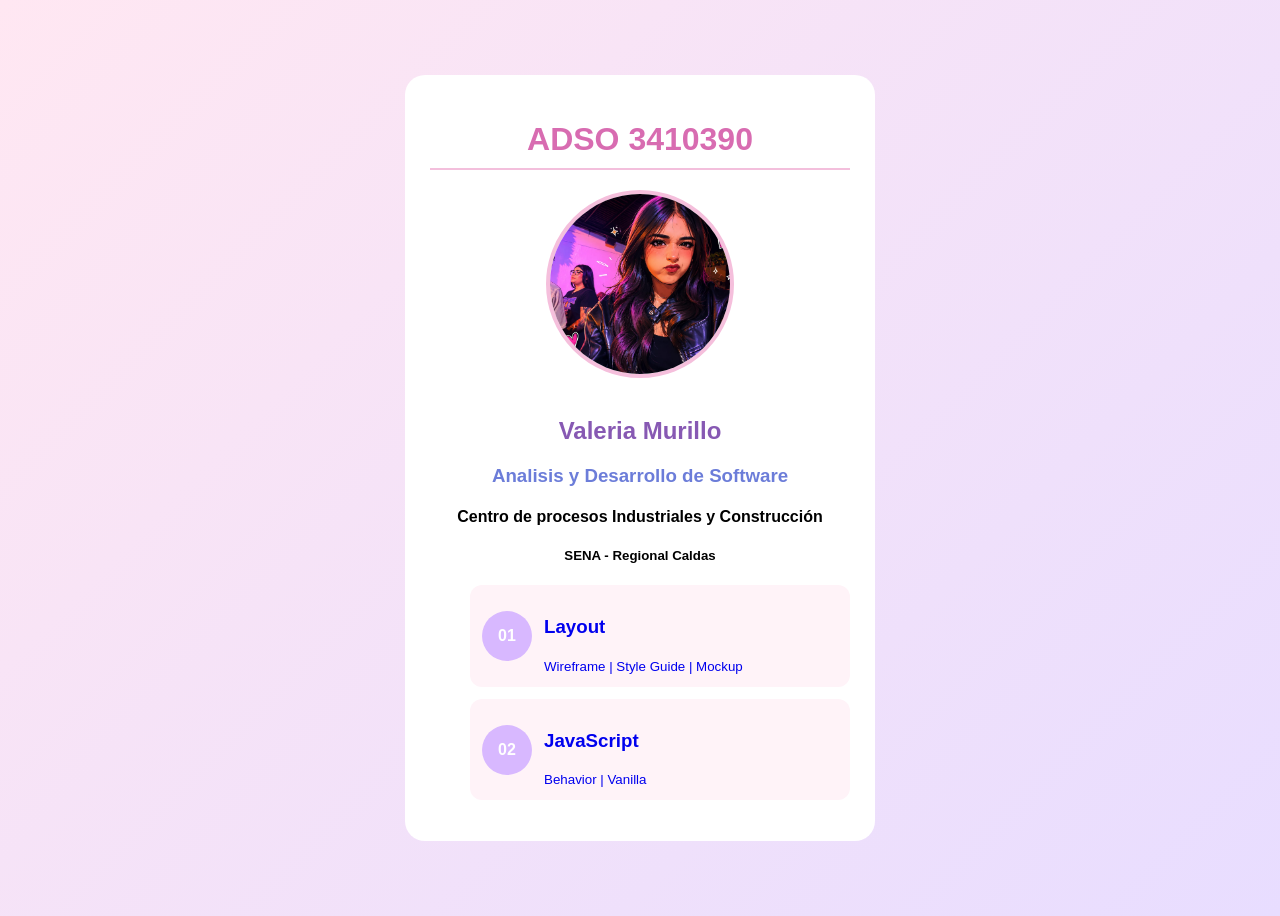
==== index.html @ c80b384c "Subo ejercicio 1 del nuevo repositorio de GitHub, que contiene un archivo README.md, un archivo inde" ====
<!DOCTYPE html>
<html lang="en">
<head>
    <meta charset="UTF-8">
    <meta name="viewport" content="width=device-width, initial-scale=1.0">
    <title>ADSO 3410390</title>
    <link rel="stylesheet" href="src/css/master.css">
</head>
<body class="main-menu">
    <main>
        <header>
            <h1>ADSO 3410390</h1>
            <img src="src/imgs/profile.jpeg" alt="My profile">
            <h2>Valeria Murillo</h2>
            <h3>Analisis y Desarrollo de Software</h3>
            <h4>Centro de procesos Industriales y Construcción</h4>
            <h5>SENA - Regional Caldas</h5>
        </header>
        <menu><a href="01-layout/index.html">
            <span>01</span>
            <aside>
                <h3>Layout</h3>
                <small>Wireframe | Style Guide | Mockup</small>
            </aside>
        </a>
        <a href="02-javascript/index.html">
            <span>02</span>
            <aside>
                <h3>JavaScript</h3>
                <small>Behavior | Vanilla</small>
            </aside>
        </a>
        </menu>
    </main>
</body>
</html>
---- src/css/master.css ----
body{
    font-family:'Poppins',sans-serif;
    background:linear-gradient(135deg,#ffe7f2,#e8ddff);
    display:flex;
    justify-content:center;
    align-items:center;
    min-height:100vh;
}

main{
    width:420px;
    background:white;
    border-radius:20px;
    padding:25px;
}

header{
    text-align:center;
}

header h1{
    color:#d86cb1;
    border-bottom:2px solid #f3bfdc;
    padding-bottom:10px;
    margin-bottom:20px;
}

header img{
    width:180px;
    height:180px;
    border-radius:50%;
    border:4px solid #f5bfdc;
    object-fit:cover;
    margin-bottom:15px;
}

header h2{
    color:#8759b3;
}

header h3{
    color:#6c7dd9;
}

menu a{
    display:flex;
    align-items:center;
    text-decoration:none;
    background:#fff3f8;
    border-radius:12px;
    padding:12px;
    margin-top:12px;
}

menu span{
    width:50px;
    height:50px;
    border-radius:50%;
    background:#d8b8ff;
    color:white;
    display:flex;
    justify-content:center;
    align-items:center;
    font-weight:bold;
}

menu aside{
    margin-left:12px;
}
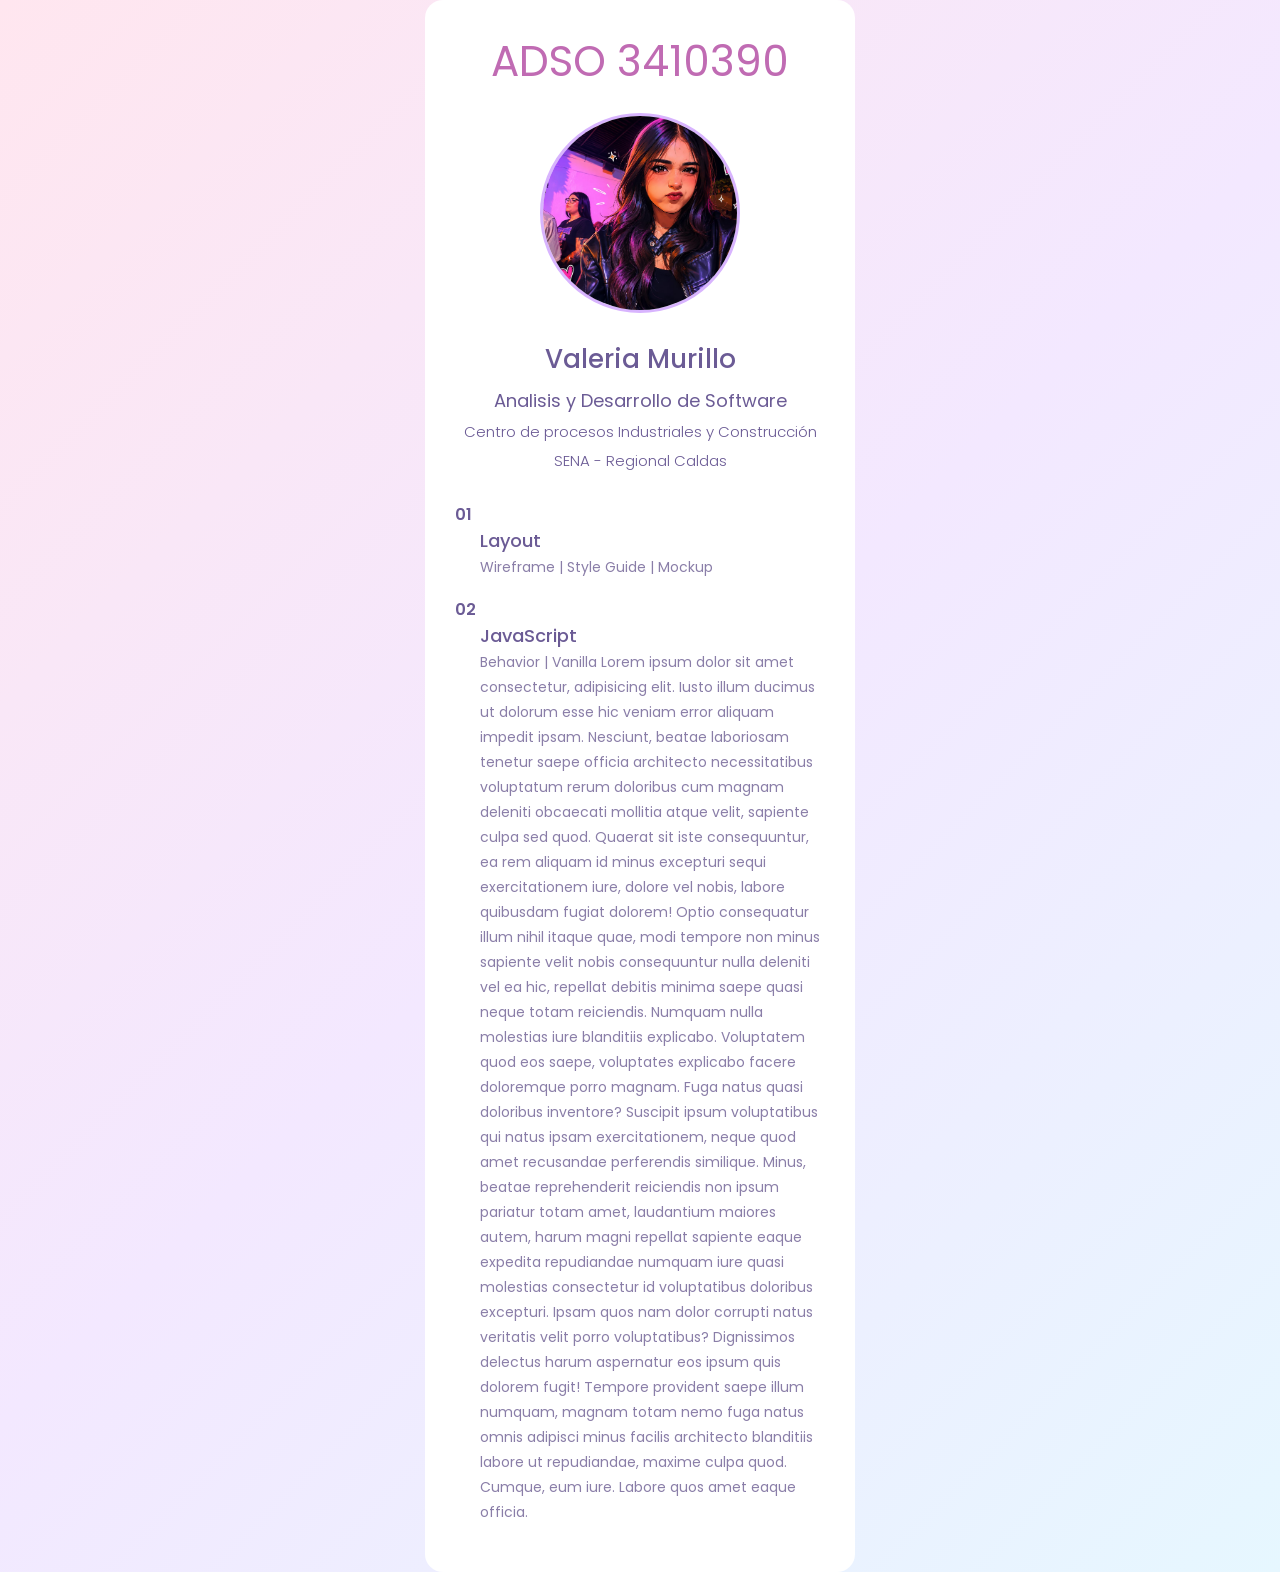
==== commit e386dfe5: "Informacion adicional al archivo" ====
--- a/index.html
+++ b/index.html
@@ -27,7 +27,7 @@
             <span>02</span>
             <aside>
                 <h3>JavaScript</h3>
-                <small>Behavior | Vanilla</small>
+                <small>Behavior | Vanilla Lorem ipsum dolor sit amet consectetur, adipisicing elit. Iusto illum ducimus ut dolorum esse hic veniam error aliquam impedit ipsam. Nesciunt, beatae laboriosam tenetur saepe officia architecto necessitatibus voluptatum rerum doloribus cum magnam deleniti obcaecati mollitia atque velit, sapiente culpa sed quod. Quaerat sit iste consequuntur, ea rem aliquam id minus excepturi sequi exercitationem iure, dolore vel nobis, labore quibusdam fugiat dolorem! Optio consequatur illum nihil itaque quae, modi tempore non minus sapiente velit nobis consequuntur nulla deleniti vel ea hic, repellat debitis minima saepe quasi neque totam reiciendis. Numquam nulla molestias iure blanditiis explicabo. Voluptatem quod eos saepe, voluptates explicabo facere doloremque porro magnam. Fuga natus quasi doloribus inventore? Suscipit ipsum voluptatibus qui natus ipsam exercitationem, neque quod amet recusandae perferendis similique. Minus, beatae reprehenderit reiciendis non ipsum pariatur totam amet, laudantium maiores autem, harum magni repellat sapiente eaque expedita repudiandae numquam iure quasi molestias consectetur id voluptatibus doloribus excepturi. Ipsam quos nam dolor corrupti natus veritatis velit porro voluptatibus? Dignissimos delectus harum aspernatur eos ipsum quis dolorem fugit! Tempore provident saepe illum numquam, magnam totam nemo fuga natus omnis adipisci minus facilis architecto blanditiis labore ut repudiandae, maxime culpa quod. Cumque, eum iure. Labore quos amet eaque officia.</small>
             </aside>
         </a>
         </menu>
--- a/src/css/master.css
+++ b/src/css/master.css
@@ -1,69 +1,91 @@
+/* Google Fonts */
+@import url('https://fonts.googleapis.com/css2?family=Poppins:wght@300;400;500;600&display=swap');
+
+*{
+    margin:0;
+    padding:0;
+    box-sizing:border-box;
+    font-family:'Poppins',sans-serif;
+}
+
 body{
-    font-family:'Poppins',sans-serif;
-    background:linear-gradient(135deg,#ffe7f2,#e8ddff);
+    background:linear-gradient(135deg,#ffe6ef,#f3e8ff,#e6f7ff);
     display:flex;
     justify-content:center;
     align-items:center;
     min-height:100vh;
+    color:#6b5b95;
 }
 
 main{
-    width:420px;
-    background:white;
-    border-radius:20px;
-    padding:25px;
-}
-
-header{
+    width:430px;
+    background:#ffffff;
+    border-radius:18px;
+    padding:30px;
     text-align:center;
 }
 
 header h1{
-    color:#d86cb1;
-    border-bottom:2px solid #f3bfdc;
-    padding-bottom:10px;
+    font-size:42px;
+    font-weight:400;
+    margin-bottom:20px;
+    color:#c06bb3;
+}
+
+header img{
+    width:200px;
+    height:200px;
+    border-radius:50%;
+    object-fit:cover;
+    border:3px solid #d8b4fe;
     margin-bottom:20px;
 }
 
-header img{
-    width:180px;
-    height:180px;
-    border-radius:50%;
-    border:4px solid #f5bfdc;
-    object-fit:cover;
-    margin-bottom:15px;
-}
-
 header h2{
-    color:#8759b3;
+    font-size:26px;
+    font-weight:500;
+    margin-bottom:8px;
 }
 
 header h3{
-    color:#6c7dd9;
+    font-size:18px;
+    font-weight:400;
+    margin-bottom:6px;
+}
+
+header h4,
+header h5{
+    font-size:15px;
+    font-weight:300;
+    margin-bottom:6px;
+}
+
+menu{
+    margin-top:30px;
+    text-align:left;
 }
 
 menu a{
-    display:flex;
-    align-items:center;
+    display:block;
     text-decoration:none;
-    background:#fff3f8;
-    border-radius:12px;
-    padding:12px;
-    margin-top:12px;
+    color:#6b5b95;
+    margin:18px 0;
 }
 
 menu span{
-    width:50px;
-    height:50px;
-    border-radius:50%;
-    background:#d8b8ff;
-    color:white;
-    display:flex;
-    justify-content:center;
-    align-items:center;
-    font-weight:bold;
+    font-weight:600;
 }
 
 menu aside{
-    margin-left:12px;
+    margin-left:25px;
+}
+
+menu aside h3{
+    font-size:18px;
+    font-weight:500;
+}
+
+menu aside small{
+    color:#8a7ea8;
+    font-size:14px;
 }
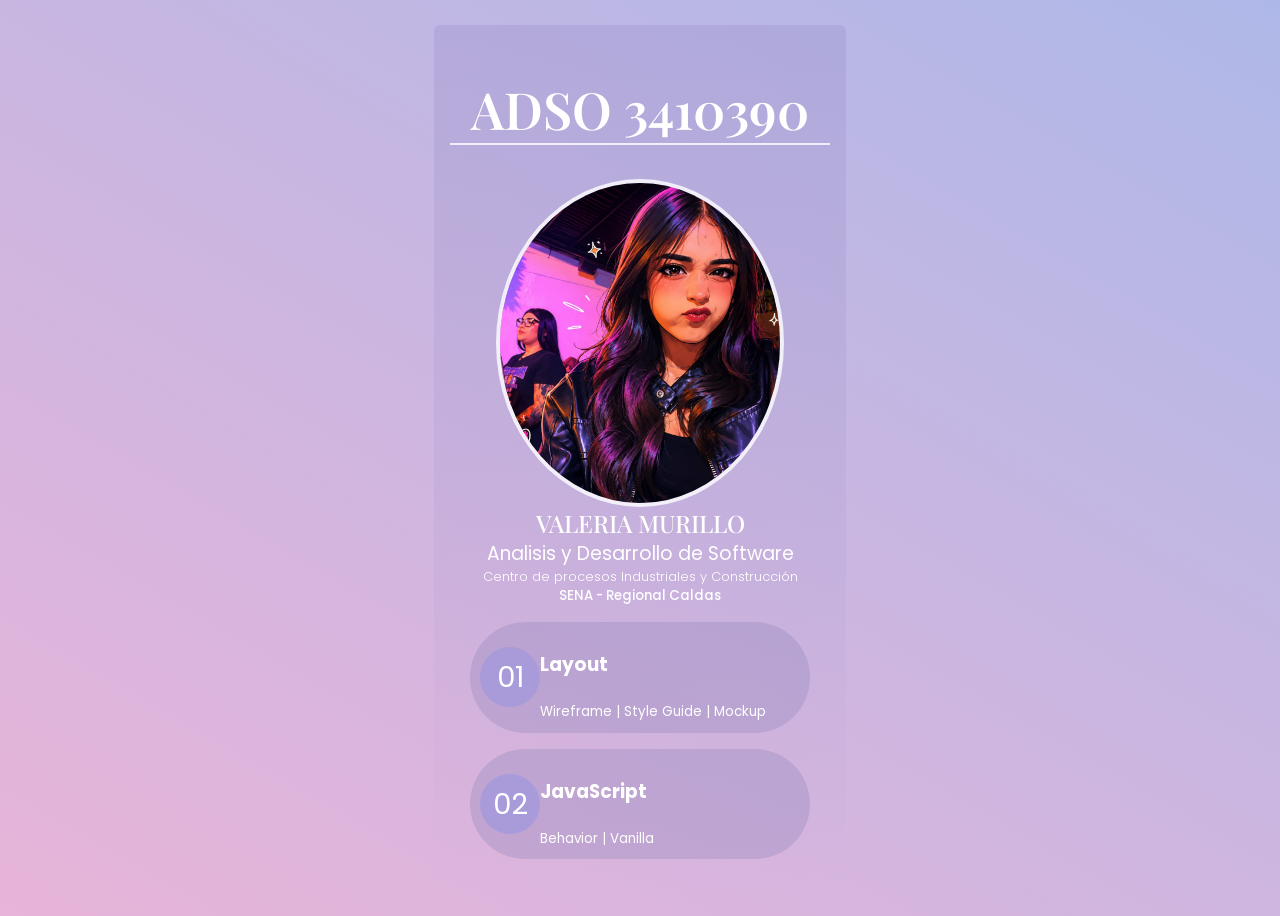
==== commit ed624dbd: "Subo ejercicio 01 de layout, con la imagen de perfil y el css master." ====
--- a/index.html
+++ b/index.html
@@ -6,7 +6,7 @@
     <title>ADSO 3410390</title>
     <link rel="stylesheet" href="src/css/master.css">
 </head>
-<body class="main-menu">
+<body class="mainmenu">
     <main>
         <header>
             <h1>ADSO 3410390</h1>
@@ -27,7 +27,7 @@
             <span>02</span>
             <aside>
                 <h3>JavaScript</h3>
-                <small>Behavior | Vanilla Lorem ipsum dolor sit amet consectetur, adipisicing elit. Iusto illum ducimus ut dolorum esse hic veniam error aliquam impedit ipsam. Nesciunt, beatae laboriosam tenetur saepe officia architecto necessitatibus voluptatum rerum doloribus cum magnam deleniti obcaecati mollitia atque velit, sapiente culpa sed quod. Quaerat sit iste consequuntur, ea rem aliquam id minus excepturi sequi exercitationem iure, dolore vel nobis, labore quibusdam fugiat dolorem! Optio consequatur illum nihil itaque quae, modi tempore non minus sapiente velit nobis consequuntur nulla deleniti vel ea hic, repellat debitis minima saepe quasi neque totam reiciendis. Numquam nulla molestias iure blanditiis explicabo. Voluptatem quod eos saepe, voluptates explicabo facere doloremque porro magnam. Fuga natus quasi doloribus inventore? Suscipit ipsum voluptatibus qui natus ipsam exercitationem, neque quod amet recusandae perferendis similique. Minus, beatae reprehenderit reiciendis non ipsum pariatur totam amet, laudantium maiores autem, harum magni repellat sapiente eaque expedita repudiandae numquam iure quasi molestias consectetur id voluptatibus doloribus excepturi. Ipsam quos nam dolor corrupti natus veritatis velit porro voluptatibus? Dignissimos delectus harum aspernatur eos ipsum quis dolorem fugit! Tempore provident saepe illum numquam, magnam totam nemo fuga natus omnis adipisci minus facilis architecto blanditiis labore ut repudiandae, maxime culpa quod. Cumque, eum iure. Labore quos amet eaque officia.</small>
+                <small>Behavior | Vanilla</small>
             </aside>
         </a>
         </menu>
--- a/src/css/master.css
+++ b/src/css/master.css
@@ -1,91 +1,135 @@
-/* Google Fonts */
-@import url('https://fonts.googleapis.com/css2?family=Poppins:wght@300;400;500;600&display=swap');
+/* Google Fonts: Playfair Display + Poppins */
+@import url('https://fonts.googleapis.com/css2?family=Playfair+Display:wght@400;500;600;700&family=Poppins:wght@300;400;500;600&display=swap');
 
-*{
-    margin:0;
-    padding:0;
-    box-sizing:border-box;
-    font-family:'Poppins',sans-serif;
+body {
+    background: linear-gradient(30deg, #e8b4d9, #aeb8e8);
+    color: #ffffff;
+    font-family: Poppins, sans-serif;
+    display: flex;
+    justify-content: center;
+    align-items: center;
+    min-height: 100dvh;
+
+    /*Dynamic: Tiene en cuenta las barras de navegación*/
+    main {
+        background: linear-gradient(to bottom, #9b8fc955, #ffffff00);
+        border-radius: 0.4rem;
+        padding: 1rem;
+        min-width: 380px;
+    }
 }
 
-body{
-    background:linear-gradient(135deg,#ffe6ef,#f3e8ff,#e6f7ff);
-    display:flex;
-    justify-content:center;
-    align-items:center;
-    min-height:100vh;
-    color:#6b5b95;
-}
+.mainmenu {
+    main {
+        header {
+            h1 {
+                border-bottom: 2px solid #ffffffcc;
+                font-family: 'Playfair Display', serif;
+                font-size: 3.2rem;
+                font-weight: 600;
+                text-align: center;
+            }
 
-main{
-    width:430px;
-    background:#ffffff;
-    border-radius:18px;
-    padding:30px;
-    text-align:center;
-}
+            img {
+                border: 4px solid #ffffffcc;
+                border-radius: 50%;
+                width: 280px;
+                height: 320px;
+                display: flex;
+                margin: 0 auto;
+                object-fit: cover;
+            }
 
-header h1{
-    font-size:42px;
-    font-weight:400;
-    margin-bottom:20px;
-    color:#c06bb3;
-}
+            h2 {
+                text-transform: uppercase;
+                /* Mayusculas */
+                text-align: center;
+                font-family: 'Playfair Display', serif;
+                font-weight: 500;
+                margin: 0;
+            }
 
-header img{
-    width:200px;
-    height:200px;
-    border-radius:50%;
-    object-fit:cover;
-    border:3px solid #d8b4fe;
-    margin-bottom:20px;
-}
+            h3 {
+                text-align: center;
+                margin: 0;
+                font-weight: 400;
+            }
 
-header h2{
-    font-size:26px;
-    font-weight:500;
-    margin-bottom:8px;
-}
+            h4 {
+                font-weight: 300;
+                font-size: 0.8rem;
+                text-align: center;
+                margin: 0;
+            }
 
-header h3{
-    font-size:18px;
-    font-weight:400;
-    margin-bottom:6px;
-}
+            h5 {
+                text-align: center;
+                font-style: 0.8rem;
+                font-weight: 500;
+                margin: 0;
+            }
+        }
 
-header h4,
-header h5{
-    font-size:15px;
-    font-weight:300;
-    margin-bottom:6px;
-}
+        menu {
+            align-items: center;
+            display: flex;
+            flex-direction: column;
+            gap: 1rem;
+            justify-content: center;
+            padding: 0;
 
-menu{
-    margin-top:30px;
-    text-align:left;
-}
+            a:is(:link, :visited) {
+                align-items: center;
+                background-color: #8f83b955;
+                border-radius: 5rem;
+                color: #ffffff;
+                display: flex;
+                padding: 0.6rem;
+                text-decoration: none;
+                transition: all 0.4s ease-in;
+                width: 320px;
 
-menu a{
-    display:block;
-    text-decoration:none;
-    color:#6b5b95;
-    margin:18px 0;
-}
+                &:is(:hover) {
+                    background-color: #d99ac9;
+                    transform: scale(1.04) translateX(18px);
+                }
 
-menu span{
-    font-weight:600;
-}
+                span {
+                    align-items: center;
+                    background-color: #a99bda;
+                    border-radius: 50%;
+                    display: flex;
+                    justify-content: center;
+                    font-size: 1.8rem;
+                    height: 60px;
+                    transition: all 0.4s ease-in;
+                    width: 60px;
+                }
 
-menu aside{
-    margin-left:25px;
-}
+                &:hoverspan {
+                    background-color: #8f83b955;
+                }
 
-menu aside h3{
-    font-size:18px;
-    font-weight:500;
-}
+                aside {
+                    margin-left: 0.6rem;
+                    display: flex;
+                    flex-direction: column;
+                    justify-content: center;
+                    align-items: start;
 
-menu aside small{
-    color:#8a7ea8;
-    font-size:14px;
+                    h3 {
+                        margin: 0;
+                        font-size: 1.6rem;
+                        font-weight: 400;
+                    }
+
+                    small {
+                        color: #ffffffaa;
+                        font-size: 0.8rem;
+                        font-weight: 300;
+                    }
+                }
+            }
+        }
+    }
 }
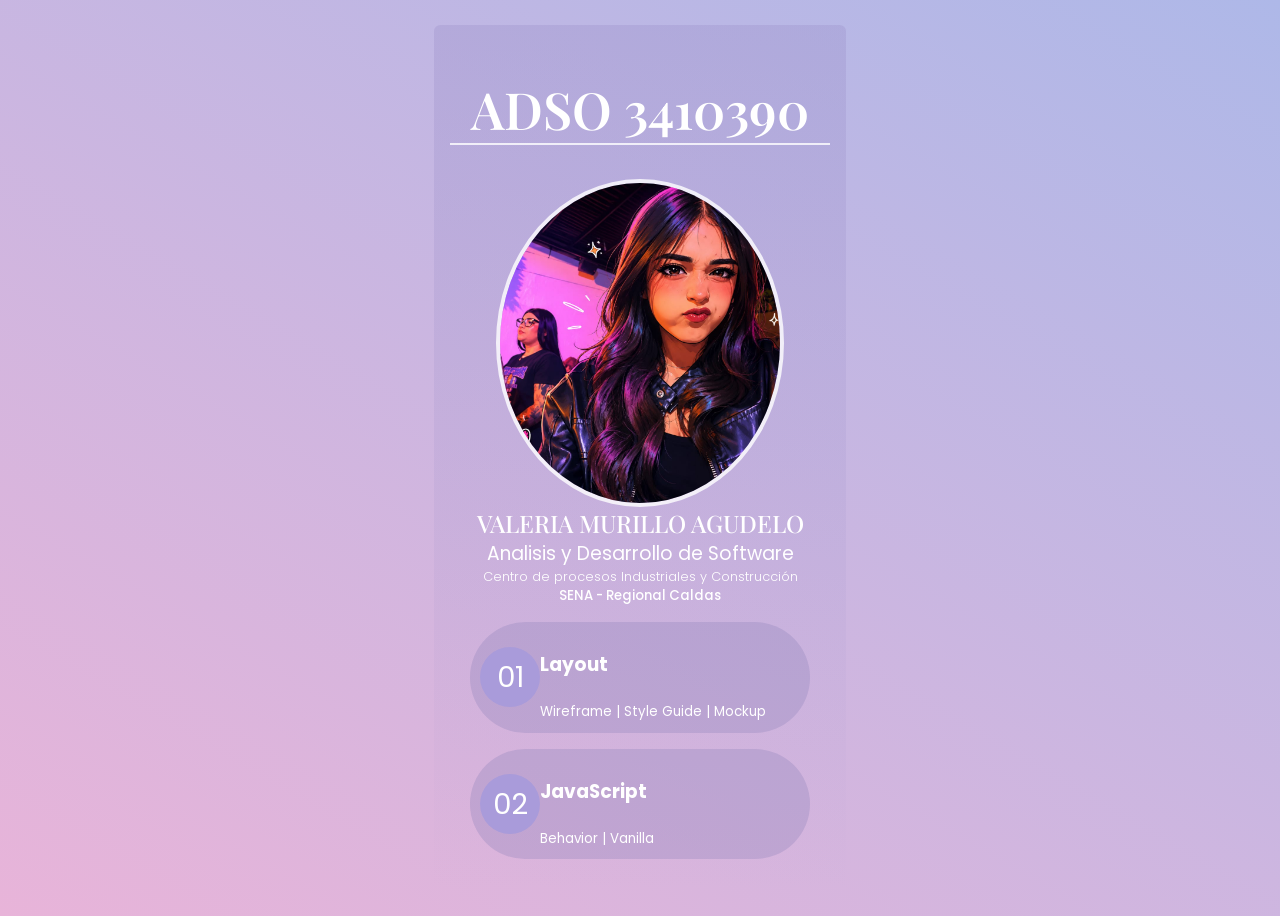
==== commit e0034186: "Subo lo realizado la clase pasada y esta" ====
--- a/index.html
+++ b/index.html
@@ -11,7 +11,7 @@
         <header>
             <h1>ADSO 3410390</h1>
             <img src="src/imgs/profile.jpeg" alt="My profile">
-            <h2>Valeria Murillo</h2>
+            <h2>Valeria Murillo Agudelo</h2>
             <h3>Analisis y Desarrollo de Software</h3>
             <h4>Centro de procesos Industriales y Construcción</h4>
             <h5>SENA - Regional Caldas</h5>
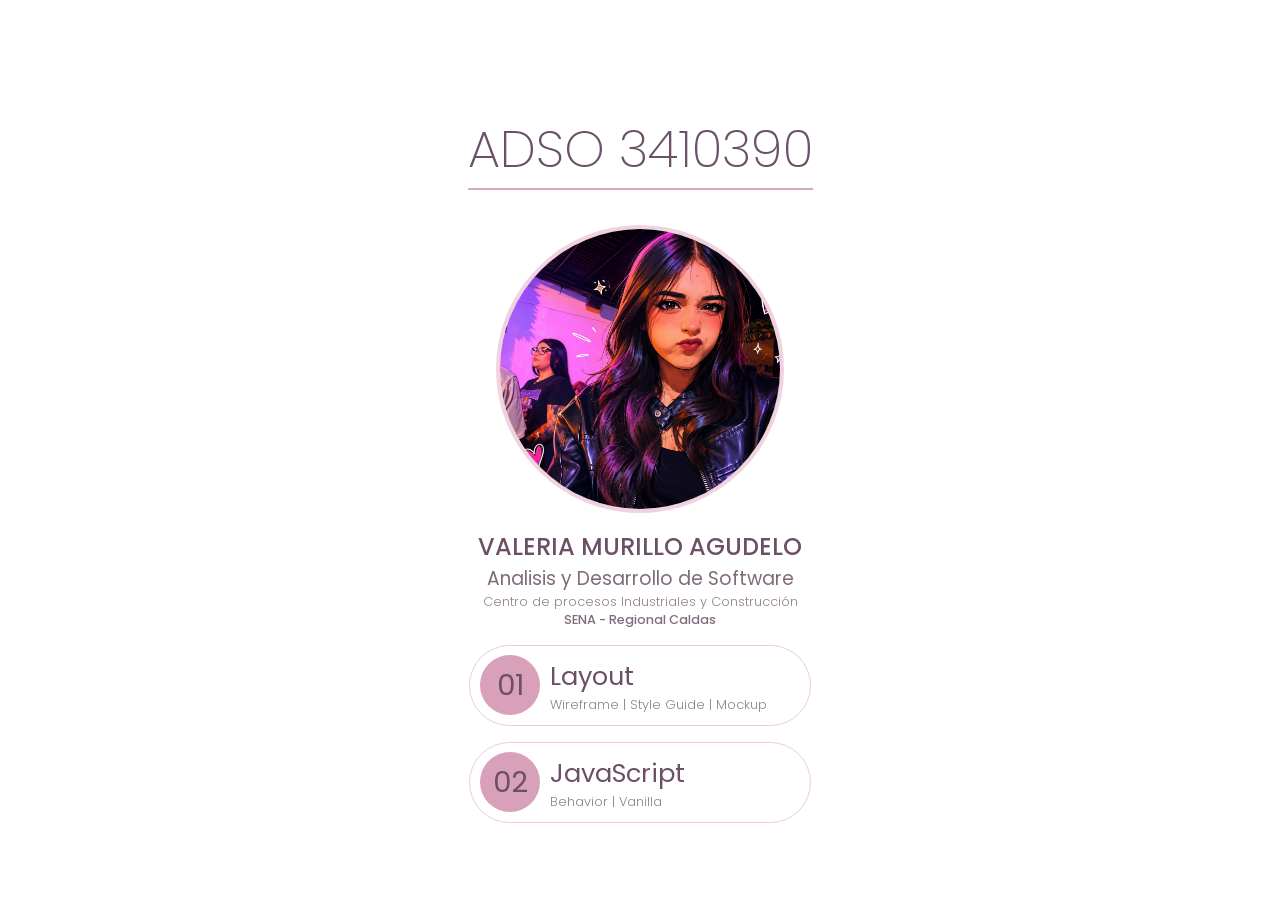
==== commit ce083bbe: "Subo wireframe hiti" ====
--- a/index.html
+++ b/index.html
@@ -5,6 +5,14 @@
     <meta name="viewport" content="width=device-width, initial-scale=1.0">
     <title>ADSO 3410390</title>
     <link rel="stylesheet" href="src/css/master.css">
+    <style>
+body{
+    background: url(https://i.pinimg.com/originals/d4/65/04/d4650401e5f62aef11175941542adc19.gif);
+    background-size: cover;
+    background-position: center;
+}
+
+    </style>
 </head>
 <body class="mainmenu">
     <main>
--- a/src/css/master.css
+++ b/src/css/master.css
@@ -1,135 +1,220 @@
-/* Google Fonts: Playfair Display + Poppins */
-@import url('https://fonts.googleapis.com/css2?family=Playfair+Display:wght@400;500;600;700&family=Poppins:wght@300;400;500;600&display=swap');
+/* Google Fonts: Poppins */
+@import url('https://fonts.googleapis.com/css2?family=Poppins:ital,wght@0,100;0,200;0,300;0,400;0,500;0,600;0,700;0,800;0,900;1,100;1,200;1,300;1,400;1,500;1,600;1,700;1,800;1,900&display=swap');
+
 
 body {
-    background: linear-gradient(30deg, #e8b4d9, #aeb8e8);
-    color: #ffffff;
-    font-family: Poppins, sans-serif;
+    align-items: center;
+    background: linear-gradient(45deg, #f8c8dc, #d8c4f1);
+    color: #5a4a5c;
     display: flex;
+    font-family: Poppins, serif;
     justify-content: center;
-    align-items: center;
     min-height: 100dvh;
 
-    /*Dynamic: Tiene en cuenta las barras de navegación*/
+    nav.back {
+        align-items: center;
+        border: 2px solid #ffffff;
+        border-radius: 50%;
+        display: flex;
+        justify-content: center;
+        height: 40px;
+        left: 8px;
+        opacity: .8;
+        padding: 0.4rem;
+        position: fixed;
+        top: 8px;
+        transform: scale(.8);
+        transition: transform 0.4s ease-in,
+                    opacity 0.4s 0.4s ease-in;
+        width: 40px;
+
+        &:hover {
+            transform: scale(1.1);
+            opacity: 1;
+        }
+
+        a:is(:link, :visited) {
+            display: flex;
+            justify-content: center;
+            align-items: center;
+        }
+    }
+
+    &.mainmenu.layout {
+        background: linear-gradient(45deg, #f6c6d8, #cdb7e9);
+
+        main {
+            header {
+                h1 {
+                    margin: 0;
+                }
+
+                h3 {
+                    font-weight: 200;
+                }
+
+                img {
+                    background-color: #ffffff55;
+                }
+            }
+
+            menu {
+                gap: 0.4rem;
+
+                a:is(:link, :visited) {
+                    span {
+                        background-color: #d99ab5;
+                    }
+
+                    aside {
+                        h3 {
+                            font-size: 1rem;
+                        }
+                    }
+
+                    &:is(:hover) {
+                        background-color: #d99ab5;
+                    }
+                }
+            }
+        }
+    }
+
     main {
-        background: linear-gradient(to bottom, #9b8fc955, #ffffff00);
-        border-radius: 0.4rem;
+        background: linear-gradient(to bottom, #ffffffaa, #ffffff33);
+        border-radius: 0.8rem;
+        max-width: 380px;
         padding: 1rem;
-        min-width: 380px;
-    }
-}
-
-.mainmenu {
-    main {
-        header {
-            h1 {
-                border-bottom: 2px solid #ffffffcc;
-                font-family: 'Playfair Display', serif;
-                font-size: 3.2rem;
-                font-weight: 600;
-                text-align: center;
-            }
-
-            img {
-                border: 4px solid #ffffffcc;
-                border-radius: 50%;
-                width: 280px;
-                height: 320px;
-                display: flex;
-                margin: 0 auto;
-                object-fit: cover;
-            }
-
-            h2 {
-                text-transform: uppercase;
-                /* Mayusculas */
-                text-align: center;
-                font-family: 'Playfair Display', serif;
-                font-weight: 500;
-                margin: 0;
-            }
-
-            h3 {
-                text-align: center;
-                margin: 0;
-                font-weight: 400;
-            }
-
-            h4 {
-                font-weight: 300;
-                font-size: 0.8rem;
-                text-align: center;
-                margin: 0;
-            }
-
-            h5 {
-                text-align: center;
-                font-style: 0.8rem;
-                font-weight: 500;
-                margin: 0;
-            }
-        }
-
-        menu {
-            align-items: center;
-            display: flex;
-            flex-direction: column;
-            gap: 1rem;
-            justify-content: center;
-            padding: 0;
-
-            a:is(:link, :visited) {
-                align-items: center;
-                background-color: #8f83b955;
-                border-radius: 5rem;
-                color: #ffffff;
-                display: flex;
-                padding: 0.6rem;
-                text-decoration: none;
-                transition: all 0.4s ease-in;
-                width: 320px;
-
-                &:is(:hover) {
-                    background-color: #d99ac9;
-                    transform: scale(1.04) translateX(18px);
-                }
-
-                span {
-                    align-items: center;
-                    background-color: #a99bda;
+
+        section {
+            background-color: #fff8fb;
+            border-radius: 0.6rem;
+            margin: 2rem auto;
+            padding: 0.4rem;
+        }
+
+    }
+
+    /* Main Menu */
+    &.mainmenu {
+        main {
+            header {
+                h1 {
+                    border-bottom: 2px solid #d9a6bc;
+                    color: #6b5068;
+                    font-size: 3.2rem;
+                    font-weight: 200;
+                    text-align: center;
+                }
+
+                img {
+                    border: 4px solid #f1d2df;
                     border-radius: 50%;
                     display: flex;
-                    justify-content: center;
-                    font-size: 1.8rem;
-                    height: 60px;
-                    transition: all 0.4s ease-in;
-                    width: 60px;
-                }
-
-                &:hoverspan {
-                    background-color: #8f83b955;
-                }
-
-                aside {
-                    margin-left: 0.6rem;
+                    height: 280px;
+                    margin: 1rem auto;
+                    object-fit: cover;
+                    object-position: top;
+                    width: 280px;
+                }
+
+                h2 {
+                    color: #6b5068;
+                    font-weight: 500;
+                    margin: 0;
+                    text-transform: uppercase;
+                    text-align: center;
+                }
+
+                h3 {
+                    color: #806b7d;
+                    font-weight: 400;
+                    margin: 0;
+                    text-align: center;
+                }
+
+                h4 {
+                    color: #927f90;
+                    font-size: 0.8rem;
+                    font-weight: 300;
+                    margin: 0;
+                    text-align: center;
+                }
+
+                h5 {
+                    color: #806b7d;
+                    font-size: 0.8rem;
+                    font-weight: 500;
+                    margin: 0;
+                    text-align: center;
+                }
+            }
+
+            menu {
+                align-items: center;
+                display: flex;
+                flex-direction: column;
+                gap: 1rem;
+                justify-content: center;
+                padding: 0;
+
+                a:is(:link, :visited) {
+                    align-items: center;
+                    background-color: #ffffff99;
+                    border: 1px solid #edcbd9;
+                    border-radius: 5rem;
+                    color: #6b5068;
                     display: flex;
-                    flex-direction: column;
-                    justify-content: center;
-                    align-items: start;
-
-                    h3 {
-                        margin: 0;
-                        font-size: 1.6rem;
-                        font-weight: 400;
-                    }
-
-                    small {
-                        color: #ffffffaa;
-                        font-size: 0.8rem;
-                        font-weight: 300;
-                    }
-                }
-            }
-        }
-    }
-}+                    padding: 0.6rem;
+                    text-decoration: none;
+                    transition: transform 0.4s ease-in,
+                                background 0.4s 0.2s ease-in;
+                    width: 320px;
+
+                    &:is(:hover) {
+                        background-color: #f3b8ce;
+                        transform: scale(1.04) translateX(18px);
+                    }
+
+                    span {
+                        align-items: center;
+                        background-color: #d9a0b9;
+                        border-radius: 50%;
+                        display: flex;
+                        justify-content: center;
+                        font-size: 1.8rem;
+                        height: 60px;
+                        transition: all 0.4s ease-in;
+                        width: 60px;
+                    }
+
+                    &:hover span {
+                        background-color: #c9b4e5;
+                    }
+
+                    aside {
+                        margin-left: 0.6rem;
+                        display: flex;
+                        flex-direction: column;
+                        justify-content: center;
+                        align-items: start;
+
+                        h3 {
+                            color: #6b5068;
+                            margin: 0;
+                            font-size: 1.6rem;
+                            font-weight: 400;
+                        }
+
+                        small {
+                            color: #927f90;
+                            font-size: 0.8rem;
+                            font-weight: 300;
+                        }
+                    }
+                }
+            }
+        }
+    }
+}
+```
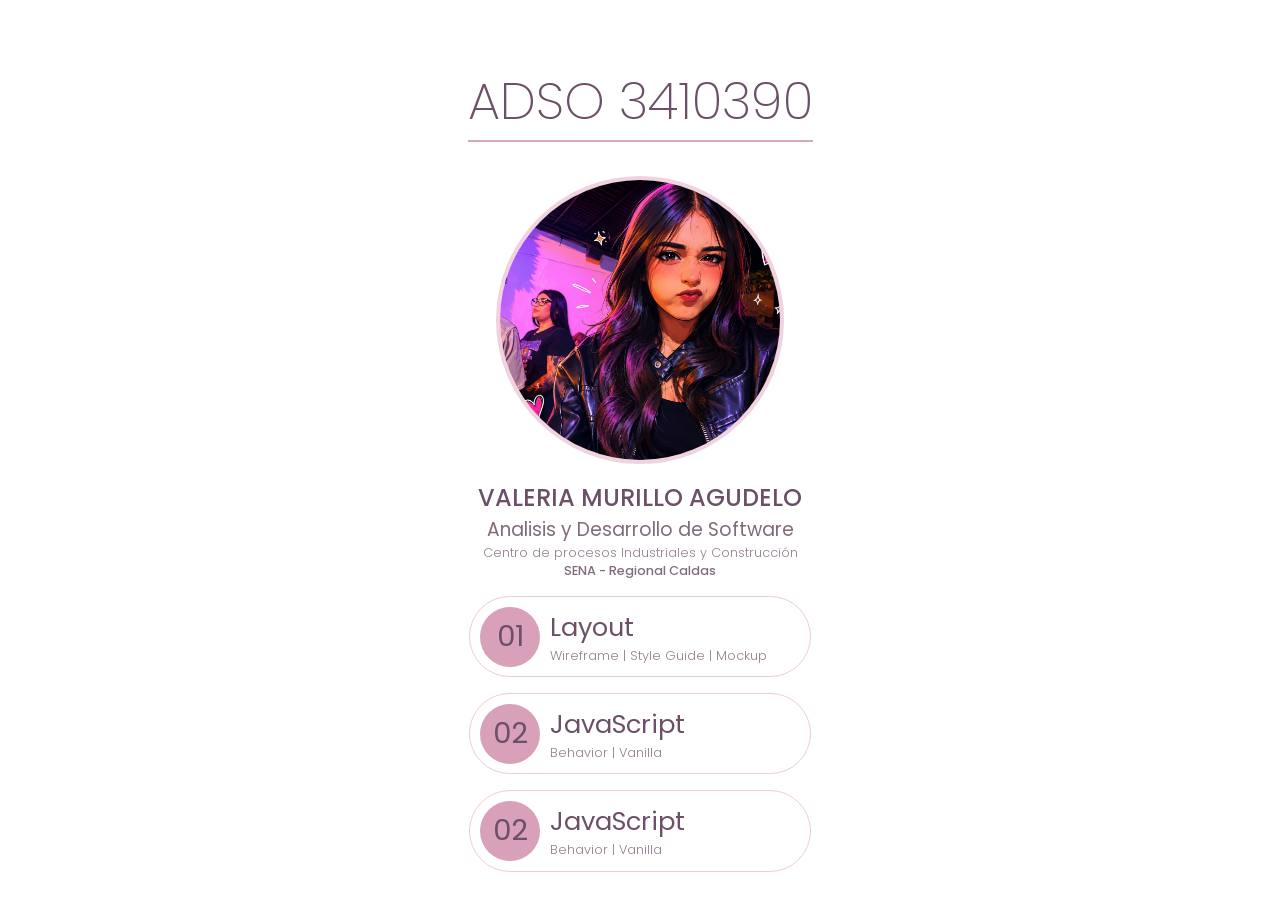
==== commit fb111028: "Subo los archivos de la carpeta 05-code, que contiene el código fuente del proyecto, incluyendo arch" ====
--- a/index.html
+++ b/index.html
@@ -7,7 +7,7 @@
     <link rel="stylesheet" href="src/css/master.css">
     <style>
 body{
-    background: url(https://i.pinimg.com/originals/d4/65/04/d4650401e5f62aef11175941542adc19.gif);
+    background: url(https://cdn.wallpapersafari.com/56/63/9nlGN0.gif);
     background-size: cover;
     background-position: center;
 }
@@ -24,7 +24,7 @@
             <h4>Centro de procesos Industriales y Construcción</h4>
             <h5>SENA - Regional Caldas</h5>
         </header>
-        <menu><a href="01-layout/index.html">
+        <menu><a href="01-Layout/index.html">
             <span>01</span>
             <aside>
                 <h3>Layout</h3>
@@ -38,6 +38,13 @@
                 <small>Behavior | Vanilla</small>
             </aside>
         </a>
+                <a href="05-code/index.html">
+            <span>02</span>
+            <aside>
+                <h3>JavaScript</h3>
+                <small>Behavior | Vanilla</small>
+            </aside>
+        </a>
         </menu>
     </main>
 </body>
